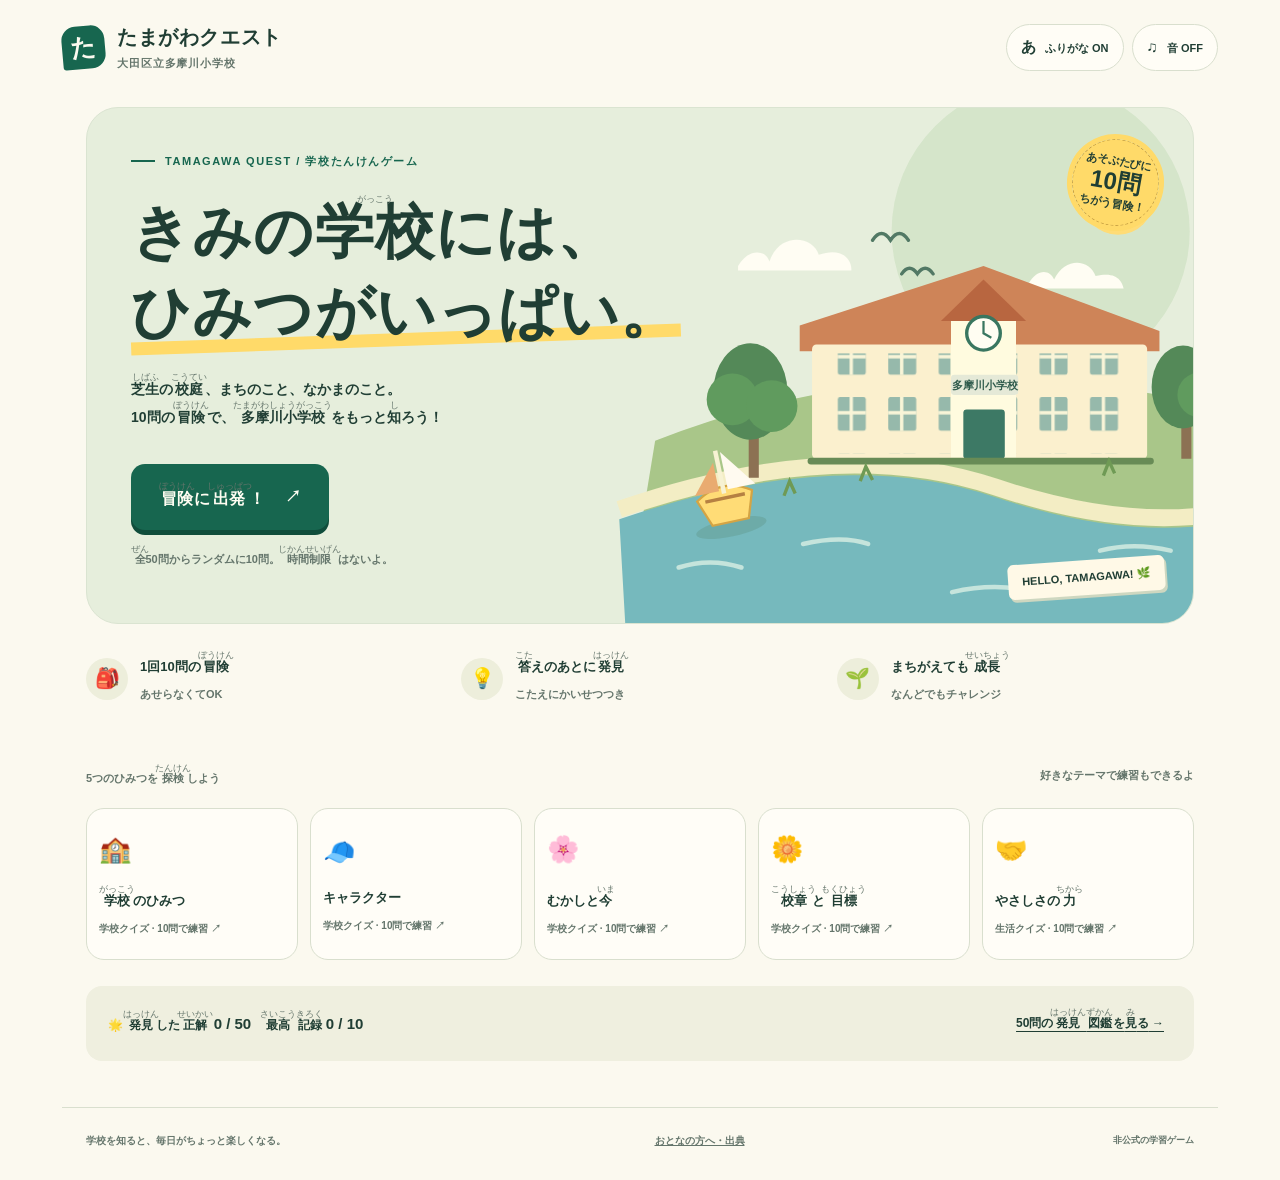
==== index.html @ b8bd30ee "Add complete Tamagawa Quest quiz game" ====
<!doctype html>
<html lang="ja">
<head><meta charset="utf-8"><meta name="viewport" content="width=device-width, initial-scale=1"><meta name="theme-color" content="#17664f"><title>たまがわクエスト | 多摩川小学校クイズ</title><link rel="stylesheet" href="style.css"><script src="questions.js" defer></script><script src="app.js" defer></script></head>
<body>
 <header class="topbar"><a class="brand" href="#" id="brand" aria-label="ホームへ"><span class="brand-mark">た</span><span>たまがわクエスト<small>大田区立多摩川小学校</small></span></a><div class="settings"><button id="ruby-toggle" class="tool" aria-pressed="true">あ <span>ふりがな ON</span></button><button id="sound-toggle" class="tool" aria-pressed="false">♫ <span>音 OFF</span></button></div></header>
 <main id="app"></main>
 <footer><span>学校を知ると、毎日がちょっと楽しくなる。</span><button id="sources-button">おとなの方へ・出典</button><span class="footer-note">非公式の学習ゲーム</span></footer>
 <dialog id="info-dialog" aria-labelledby="info-title"><div class="dialog-top"><h2 id="info-title">おとなの方へ</h2><button class="close-button" aria-label="閉じる">×</button></div><p>大田区立多摩川小学校をテーマにした非公式のクイズです。公式サイトを参考にした学校の問題40問と、教育目標をもとにした生活問題10問、合計50問を収録しています。</p><p>通常の冒険では全50問から重複なしで10問をランダムに選び、選択肢の順番も毎回変わります。時間制限はありません。記録はこの端末のブラウザ内に保存され、名前の入力や外部への送信はありません。</p><h3>参照した公式情報</h3><div id="source-list"></div><p class="small">確認日：2026年10月5日。読み上げは端末の対応状況で使えない場合があります。キャラクターの公式画像は使用せず、風景はゲーム用のオリジナルイラストです。</p><button id="clear-data" class="subtle">この端末のゲーム記録を消す</button><p id="clear-message" role="status"></p></dialog>
 <dialog id="leave-dialog" aria-labelledby="leave-title"><div class="dialog-top"><h2 id="leave-title">冒険をおわる？</h2></div><p>今の冒険の答えは保存されないよ。ホームにもどる？</p><div class="dialog-actions"><button id="keep-playing" class="secondary">つづける</button><button id="confirm-leave" class="primary">ホームにもどる</button></div></dialog>
 <div id="celebration" aria-hidden="true"></div>
</body></html>
---- style.css ----
@charset "UTF-8";
:root{--ink:#203e34;--green:#17664f;--green-dark:#104d3b;--paper:#fbf9ef;--yellow:#ffda69;--line:#d9dfce;--muted:#64756b;--radius:24px}
*{box-sizing:border-box}body{margin:0;background:var(--paper);color:var(--ink);font-family:"UD デジタル 教科書体 NK-R","BIZ UDGothic","Yu Gothic",Meiryo,sans-serif;font-weight:600;line-height:1.75}button,a{-webkit-tap-highlight-color:transparent}button{font:inherit;cursor:pointer}button:disabled{cursor:default}button,a{touch-action:manipulation}button:focus-visible,a:focus-visible,summary:focus-visible{outline:3px solid #df813c;outline-offset:5px}button{color:inherit}a{color:var(--green)}.topbar{max-width:1220px;margin:auto;display:flex;justify-content:space-between;align-items:center;padding:24px 32px;gap:16px}.brand{display:flex;align-items:center;gap:12px;text-decoration:none;color:var(--ink);font-size:20px;line-height:1.35;letter-spacing:.03em}.brand small{display:block;font-size:11px;margin-top:5px;color:var(--muted);letter-spacing:.08em}.brand-mark{width:43px;height:43px;background:var(--green);color:var(--paper);display:grid;place-items:center;font-size:25px;border-radius:14px 14px 14px 3px;transform:rotate(-5deg)}.settings{display:flex;gap:8px}.tool{border:1px solid var(--line);border-radius:30px;background:#fffdf6;padding:9px 14px;font-size:15px}.tool span{font-size:11px;margin-left:5px}main{max-width:1156px;margin:12px auto 0;padding:0 24px;min-height:72vh}.eyebrow{display:flex;align-items:center;gap:10px;font-size:11px;letter-spacing:.14em;color:var(--green)}.eyebrow:before{content:"";width:24px;height:2px;background:var(--green)}.hero{position:relative;border-radius:32px;overflow:hidden;background:#e6eedc;min-height:475px;display:grid;grid-template-columns:1.03fr 1fr;border:1px solid #dae4d1}.hero-copy{padding:44px 0 42px 44px;z-index:2}h1{font-size:clamp(34px,4.8vw,59px);line-height:1.35;letter-spacing:.02em;margin:22px 0 20px;font-weight:900}h1 .highlight{display:inline-block;position:relative}h1 .highlight:after{content:"";position:absolute;bottom:6px;left:0;right:0;height:13px;background:var(--yellow);z-index:-1;transform:rotate(-2deg)}.hero p{font-size:14px;line-height:2}.hero .primary{margin-top:19px}.primary,.secondary{border:0;border-radius:14px;padding:17px 28px;font-weight:800;font-size:16px;display:inline-flex;gap:20px;justify-content:center;align-items:center}.primary{color:#fffdf2;background:var(--green);box-shadow:0 5px 0 var(--green-dark);transition:transform .15s,box-shadow .15s}.primary:hover{background:#23785d;transform:translateY(-2px)}.primary:active{transform:translateY(4px);box-shadow:0 1px 0 var(--green-dark)}.secondary{background:#fffdf6;border:1px solid var(--line);font-size:14px}.secondary:hover{background:#e8efdf}.start-caption{font-size:11px!important;color:var(--muted);margin-top:14px}.scene{position:relative;align-self:stretch;min-width:0;display:flex;align-items:center;justify-content:center}.scene svg{width:125%;height:100%;overflow:visible}.scene-label{position:absolute;bottom:28px;right:28px;font-size:11px;background:#fff9e7;padding:8px 14px;border-radius:6px;transform:rotate(-4deg);box-shadow:2px 3px 0 #ced7c0}.mini-sticker{position:absolute;top:31px;right:34px;background:var(--yellow);width:87px;height:87px;display:grid;place-content:center;text-align:center;line-height:1.2;border-radius:50%;transform:rotate(10deg);font-size:11px;border:1px dashed #c9a243;outline:5px solid var(--yellow)}.mini-sticker b{font-size:24px}.features{display:grid;grid-template-columns:repeat(3,1fr);gap:18px;padding:26px 0}.feature{display:flex;gap:12px;align-items:center}.feature-icon{width:42px;height:42px;display:grid;place-items:center;background:#edeedb;border-radius:50%;font-size:20px}.feature b{font-size:13px;display:block}.feature small{font-size:11px;color:var(--muted)}.section-heading{display:flex;justify-content:space-between;align-items:center;gap:15px;margin:26px 0 16px}.section-heading h2{font-size:19px;margin:0}.section-heading span{font-size:11px;color:var(--muted)}.category-grid{display:grid;grid-template-columns:repeat(5,1fr);gap:12px}.category-card{background:#fffdf7;border:1px solid var(--line);border-radius:18px;padding:18px 12px;text-align:left;transition:.2s}.category-card:hover{transform:translateY(-4px);border-color:var(--green)}.category-card .icon{display:block;font-size:26px;margin-bottom:11px}.category-card b{display:block;font-size:13px}.category-card small{font-size:10px;color:var(--muted)}.bottom-strip{display:flex;justify-content:space-between;gap:20px;align-items:center;margin:26px 0;padding:19px 22px;background:#efefdf;border-radius:16px}.bottom-strip p{margin:0;font-size:12px}.bottom-strip b{font-size:15px}.subtle{border:0;background:none;text-decoration:underline;text-underline-offset:4px;font-size:12px;padding:8px}.quest-shell{max-width:840px;margin:26px auto}.quest-header{display:flex;justify-content:space-between;align-items:center;gap:10px}.quest-header .subtle{color:var(--muted)}.mode-label{font-size:12px;color:var(--green)}.question-count{font-size:24px;font-weight:900}.question-count small{font-size:13px;color:var(--muted)}.progress-map{display:flex;align-items:center;gap:7px;margin:20px 0 28px}.step{flex:1;height:8px;border-radius:10px;background:#e1e6d7}.step.done{background:var(--green)}.step.current{background:#e8b43f}.quiz-card{background:#fffdf7;border:1px solid var(--line);border-radius:28px;padding:34px 40px;box-shadow:0 8px 0 #eeeedf;animation:arrive .35s ease}.card-meta{display:flex;align-items:center;justify-content:space-between;gap:10px}.category-tag{font-size:12px;border-radius:8px;background:#e9efdf;padding:7px 12px}.read-button{border:0;background:none;font-size:12px;padding:9px;display:flex;gap:5px;align-items:center}.read-button:disabled{opacity:.45}.question-text{font-size:clamp(22px,3vw,30px);line-height:1.85;margin:28px 0;min-height:94px;letter-spacing:.025em}ruby{ruby-align:center}rt{font-size:9px;font-weight:500;color:var(--muted);letter-spacing:0}.hide-ruby rt{visibility:hidden}.choices{display:grid;gap:12px}.choice{display:flex;align-items:center;text-align:left;border:2px solid #e0e5d6;border-radius:15px;background:#fffefa;padding:16px 20px;gap:18px;min-height:71px;font-size:18px;transition:.15s}.choice:hover:not(:disabled){border-color:var(--green);background:#f0f5e7;transform:translateX(3px)}.choice-letter{flex-shrink:0;width:31px;height:31px;display:grid;place-items:center;border-radius:10px;background:#edf0e5;font-size:13px}.choice.correct{border-color:#267455;background:#edf5e4}.choice.correct .choice-letter{background:var(--green);color:white}.choice.wrong{border-color:#bf694d;background:#fff1e9}.choice.wrong .choice-letter{background:#a14f3a;color:#fff}.choice.dim{opacity:.55}.answer-mark{margin-left:auto;font-size:22px;flex-shrink:0}.feedback{padding:22px 24px;background:#edf4e5;border-radius:16px;margin-top:22px;animation:arrive .25s}.feedback.missed{background:#fff2e1}.feedback h3{margin:0 0 9px;font-size:21px}.feedback p{margin:6px 0;font-size:15px;line-height:1.9}.source-link{font-size:11px}.next-row{display:flex;justify-content:flex-end;margin-top:18px}.quiz-hint{text-align:center;font-size:11px;color:var(--muted);margin:20px 0}.star-counter{font-size:14px;color:#926719}.result-heading{text-align:center}.result-heading .eyebrow{justify-content:center}.result-heading h1{font-size:36px;margin:13px 0}.result-medal{font-size:64px;line-height:1.2;margin:12px 0}.score{font-size:72px;color:var(--green);font-weight:900;line-height:1.4}.score small{font-size:22px;color:var(--muted)}.result-heading p{font-size:14px}.result-buttons{display:flex;justify-content:center;gap:12px;flex-wrap:wrap;margin:25px 0}.result-card{background:#fffdf7;border:1px solid var(--line);border-radius:24px;padding:28px;margin-top:24px}.result-summary{display:flex;justify-content:space-around;gap:10px;font-size:13px;padding-bottom:20px;border-bottom:1px dashed var(--line)}.result-summary b{display:block;color:var(--green);font-size:23px}.review-row{border-bottom:1px solid #e8ebdf;padding:15px 0}.review-row:last-child{border-bottom:0}summary{cursor:pointer;display:flex;align-items:center;gap:12px;font-size:14px;list-style:none}summary::-webkit-details-marker{display:none}.review-icon{flex-shrink:0;width:25px;height:25px;border-radius:50%;background:#e8f0de;color:var(--green);display:grid;place-items:center}.review-icon.miss{color:#9a4a2b;background:#ffeedb}.review-arrow{margin-left:auto}.review-body{font-size:13px;padding:12px 0 0 37px}.review-body p{margin:5px 0}.review-body strong{color:var(--green)}.collection-header h1{font-size:34px;margin:18px 0}.filter-tabs{display:flex;gap:8px;flex-wrap:wrap;margin:22px 0}.filter-tabs button{border:1px solid var(--line);background:#fffdf7;border-radius:24px;padding:9px 14px;font-size:12px}.filter-tabs button.active{background:var(--green);color:white;border-color:var(--green)}.collection-list{background:#fffdf7;border:1px solid var(--line);border-radius:24px;padding:10px 28px}.collection-meta{font-size:10px;color:var(--muted);display:block}.learned{font-size:10px;color:var(--green);margin-left:5px}footer{max-width:1156px;display:flex;align-items:center;justify-content:space-between;gap:15px;margin:46px auto 0;padding:23px 24px 30px;border-top:1px solid var(--line);color:var(--muted);font-size:10px}footer button{background:none;border:0;text-decoration:underline;font-size:10px;color:var(--muted)}.footer-note{font-size:9px}dialog{border:1px solid var(--line);border-radius:24px;max-width:580px;width:calc(100% - 32px);padding:28px;color:var(--ink);background:var(--paper);max-height:85vh}dialog::backdrop{background:#1c3c3466;backdrop-filter:blur(3px)}dialog p{font-size:13px}dialog h2{font-size:22px;margin:0}.dialog-top{display:flex;align-items:center;justify-content:space-between;gap:10px}.close-button{border:0;background:#e8edde;border-radius:50%;font-size:25px;width:37px;height:37px}.dialog-actions{display:flex;justify-content:flex-end;gap:12px;margin-top:24px}#source-list a{display:block;font-size:13px;padding:4px 0}.small{font-size:11px!important;color:var(--muted)}#celebration{position:fixed;inset:0;pointer-events:none;overflow:hidden;z-index:20}.confetti{position:absolute;top:-20px;width:10px;height:15px;border-radius:2px;animation:fall 2.5s ease-in forwards}.quiet-note{font-size:12px;color:var(--muted);text-align:center}.empty-note{text-align:center;padding:30px}.practice-note{font-size:11px;color:var(--muted)}@keyframes arrive{from{opacity:0;transform:translateY(12px)}to{opacity:1;transform:translateY(0)}}@keyframes fall{to{transform:translateY(110vh) rotate(720deg);opacity:0}}@media(min-width:1000px){.hero-copy{padding-right:5px}.hero h1{white-space:nowrap}}@media(max-width:800px){.topbar{padding:20px 24px}.hero{grid-template-columns:1fr 0.85fr;min-height:420px}.hero-copy{padding:32px 0 30px 28px}h1{font-size:38px}.scene svg{width:145%}.mini-sticker{right:20px;top:25px;width:70px;height:70px}.scene-label{right:14px;font-size:9px}.category-grid{grid-template-columns:repeat(3,1fr)}.quiz-card{padding:28px}.footer-note{display:none}}@media(max-width:560px){.topbar{padding:16px;align-items:flex-start}.brand{font-size:14px;gap:8px}.brand-mark{width:34px;height:34px;font-size:21px;border-radius:10px}.brand small{font-size:9px}.settings{gap:5px}.tool{padding:7px 9px;font-size:13px}.tool span{font-size:9px;margin-left:3px}.tool#sound-toggle span{display:none}main{padding:0 16px;margin-top:8px}.hero{display:block;min-height:0;border-radius:24px}.hero-copy{padding:27px 25px 10px}.eyebrow{font-size:9px}h1{font-size:38px;margin:17px 0 13px}.hero p{font-size:12px}.hero .primary{width:100%;margin-top:12px}.start-caption{text-align:center}.scene{height:220px;overflow:hidden;margin-top:-5px}.scene svg{width:100%;height:280px}.mini-sticker{width:62px;height:62px;top:17px;right:28px;font-size:9px}.mini-sticker b{font-size:20px}.scene-label{bottom:18px}.features{gap:10px;padding:22px 0}.feature{display:block;text-align:center}.feature-icon{margin:0 auto 7px;width:35px;height:35px;font-size:17px}.feature b{font-size:10px}.feature small{font-size:9px}.section-heading{margin:18px 0 12px}.section-heading h2{font-size:16px}.section-heading span{font-size:9px}.category-grid{grid-template-columns:repeat(2,1fr);gap:10px}.category-card{padding:14px;display:grid;grid-template-columns:33px 1fr;align-items:center;column-gap:7px}.category-card .icon{grid-row:span 2;font-size:23px;margin:0}.category-card b{font-size:11px}.category-card:last-child{grid-column:span 2}.bottom-strip{padding:15px;gap:10px;flex-wrap:wrap}.bottom-strip p{font-size:10px}.bottom-strip b{font-size:12px}.quest-shell{margin:16px auto}.question-count{font-size:20px}.quiz-card{padding:23px 18px;border-radius:22px}.question-text{font-size:22px;min-height:90px;margin:22px 0}.choice{font-size:16px;padding:15px 12px;gap:12px;min-height:70px}.category-tag{font-size:10px}.read-button{font-size:10px;padding:6px}.feedback{padding:18px}.feedback h3{font-size:18px}.feedback p{font-size:13px}.next-row .primary{width:100%}.result-heading h1{font-size:27px}.result-card{padding:20px}.result-summary{font-size:10px}.result-summary b{font-size:20px}.collection-list{padding:7px 18px}.collection-header h1{font-size:27px}summary{font-size:12px;gap:8px}.review-body{padding-left:33px}footer{padding:20px 16px;margin-top:32px;flex-wrap:wrap;gap:8px}.dialog-actions{flex-wrap:wrap}rt{font-size:8px}}
@media(prefers-reduced-motion:reduce){*,*::before,*::after{animation:none!important;transition:none!important;scroll-behavior:auto!important}.confetti{display:none}}@media print{.topbar,.settings,footer,.result-buttons,.filter-tabs,.subtle,#celebration{display:none}.result-card{border:0;box-shadow:none}details .review-body{display:block}body{background:white}.review-row{break-inside:avoid}}
@media(max-width:560px){.hero h1{font-size:clamp(25px,7.5vw,32px);line-height:1.5}.hero .highlight{white-space:nowrap}.brand{flex-shrink:0}.tool{white-space:nowrap}.topbar{gap:8px}.question-text{min-height:70px}.quiz-hint{font-size:10px}} details[open] .review-arrow{transform:rotate(45deg)} .review-arrow{transition:transform .2s}
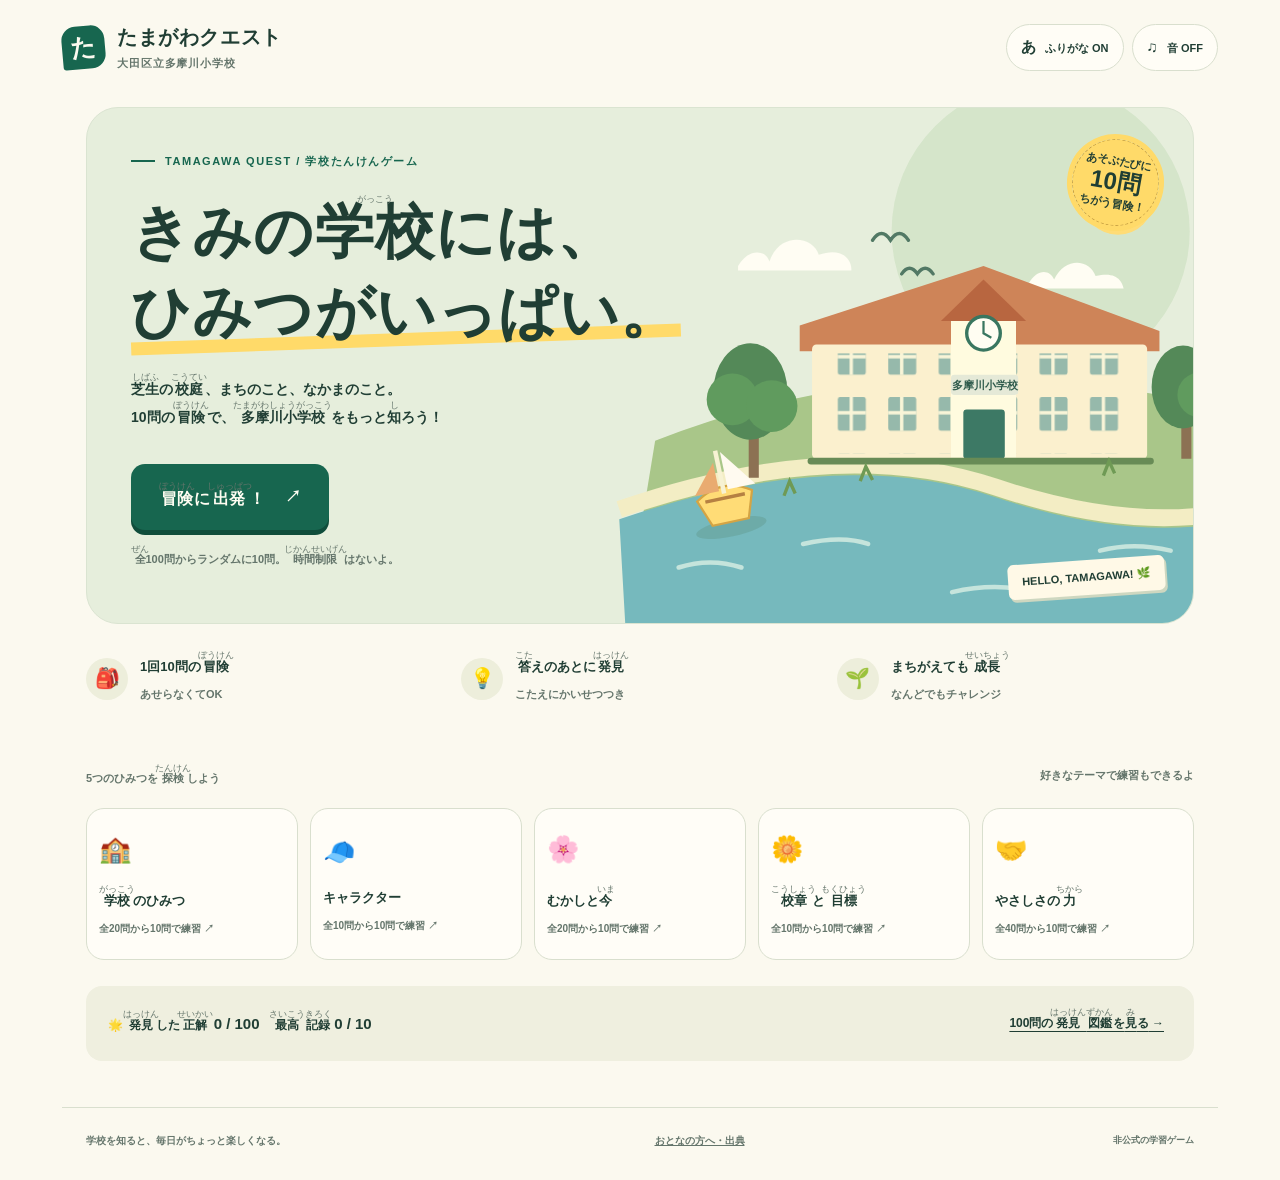
==== commit 066a3c93: "Increase quiz bank to 100 questions and preserve player progress" ====
--- a/index.html
+++ b/index.html
@@ -5,7 +5,7 @@
  <header class="topbar"><a class="brand" href="#" id="brand" aria-label="ホームへ"><span class="brand-mark">た</span><span>たまがわクエスト<small>大田区立多摩川小学校</small></span></a><div class="settings"><button id="ruby-toggle" class="tool" aria-pressed="true">あ <span>ふりがな ON</span></button><button id="sound-toggle" class="tool" aria-pressed="false">♫ <span>音 OFF</span></button></div></header>
  <main id="app"></main>
  <footer><span>学校を知ると、毎日がちょっと楽しくなる。</span><button id="sources-button">おとなの方へ・出典</button><span class="footer-note">非公式の学習ゲーム</span></footer>
- <dialog id="info-dialog" aria-labelledby="info-title"><div class="dialog-top"><h2 id="info-title">おとなの方へ</h2><button class="close-button" aria-label="閉じる">×</button></div><p>大田区立多摩川小学校をテーマにした非公式のクイズです。公式サイトを参考にした学校の問題40問と、教育目標をもとにした生活問題10問、合計50問を収録しています。</p><p>通常の冒険では全50問から重複なしで10問をランダムに選び、選択肢の順番も毎回変わります。時間制限はありません。記録はこの端末のブラウザ内に保存され、名前の入力や外部への送信はありません。</p><h3>参照した公式情報</h3><div id="source-list"></div><p class="small">確認日：2026年10月5日。読み上げは端末の対応状況で使えない場合があります。キャラクターの公式画像は使用せず、風景はゲーム用のオリジナルイラストです。</p><button id="clear-data" class="subtle">この端末のゲーム記録を消す</button><p id="clear-message" role="status"></p></dialog>
+ <dialog id="info-dialog" aria-labelledby="info-title"><div class="dialog-top"><h2 id="info-title">おとなの方へ</h2><button class="close-button" aria-label="閉じる">×</button></div><p>大田区立多摩川小学校をテーマにした非公式のクイズです。公式サイトを参考にした学校の問題60問と、教育目標をもとにした生活問題40問、合計100問を収録しています。</p><p>通常の冒険では全100問から重複なしで10問をランダムに選び、選択肢の順番も毎回変わります。時間制限はありません。記録はこの端末のブラウザ内に保存され、名前の入力や外部への送信はありません。</p><h3>参照した公式情報</h3><div id="source-list"></div><p class="small">確認日：2026年10月5日。読み上げは端末の対応状況で使えない場合があります。キャラクターの公式画像は使用せず、風景はゲーム用のオリジナルイラストです。</p><button id="clear-data" class="subtle">この端末のゲーム記録を消す</button><p id="clear-message" role="status"></p></dialog>
  <dialog id="leave-dialog" aria-labelledby="leave-title"><div class="dialog-top"><h2 id="leave-title">冒険をおわる？</h2></div><p>今の冒険の答えは保存されないよ。ホームにもどる？</p><div class="dialog-actions"><button id="keep-playing" class="secondary">つづける</button><button id="confirm-leave" class="primary">ホームにもどる</button></div></dialog>
  <div id="celebration" aria-hidden="true"></div>
 </body></html>
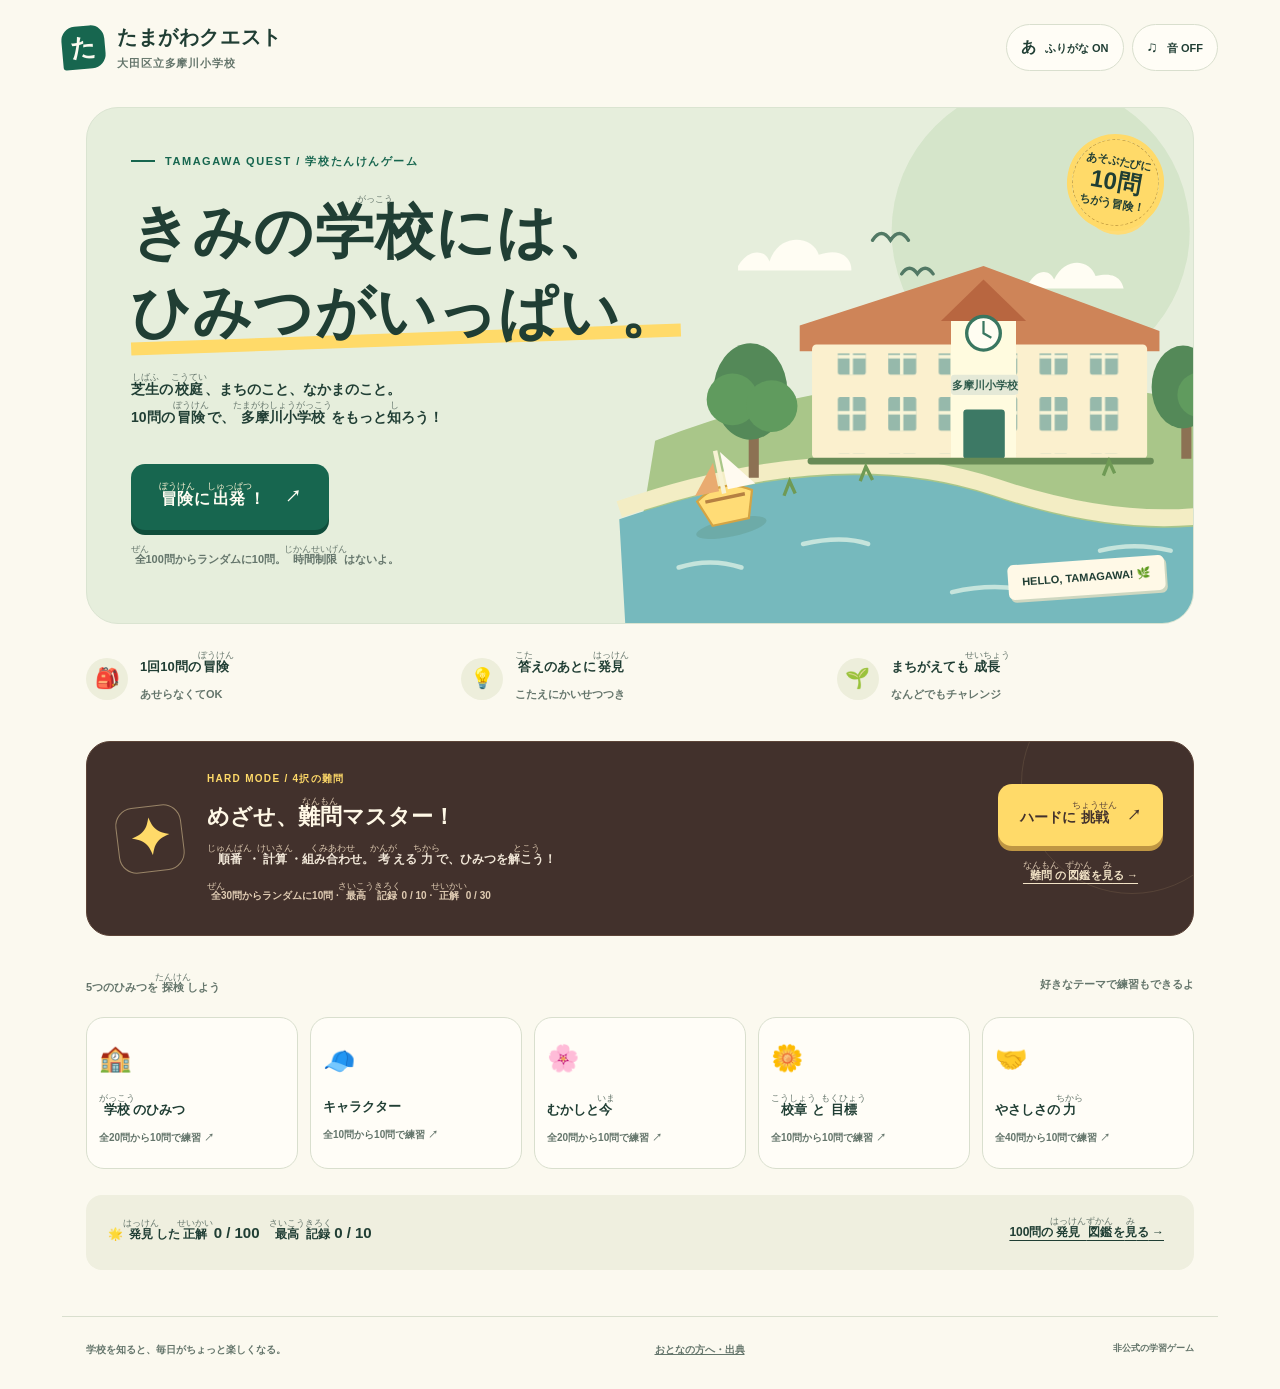
==== commit 0ebe046d: "Add hard mode with 30 dedicated four-choice questions and separate progress" ====
--- a/index.html
+++ b/index.html
@@ -1,11 +1,11 @@
 <!doctype html>
 <html lang="ja">
-<head><meta charset="utf-8"><meta name="viewport" content="width=device-width, initial-scale=1"><meta name="theme-color" content="#17664f"><title>たまがわクエスト | 多摩川小学校クイズ</title><link rel="stylesheet" href="style.css"><script src="questions.js" defer></script><script src="app.js" defer></script></head>
+<head><meta charset="utf-8"><meta name="viewport" content="width=device-width, initial-scale=1"><meta name="theme-color" content="#17664f"><title>たまがわクエスト | 多摩川小学校クイズ</title><link rel="stylesheet" href="style.css?v=hard1"><script src="questions.js?v=hard1" defer></script><script src="app.js?v=hard1" defer></script></head>
 <body>
  <header class="topbar"><a class="brand" href="#" id="brand" aria-label="ホームへ"><span class="brand-mark">た</span><span>たまがわクエスト<small>大田区立多摩川小学校</small></span></a><div class="settings"><button id="ruby-toggle" class="tool" aria-pressed="true">あ <span>ふりがな ON</span></button><button id="sound-toggle" class="tool" aria-pressed="false">♫ <span>音 OFF</span></button></div></header>
  <main id="app"></main>
  <footer><span>学校を知ると、毎日がちょっと楽しくなる。</span><button id="sources-button">おとなの方へ・出典</button><span class="footer-note">非公式の学習ゲーム</span></footer>
- <dialog id="info-dialog" aria-labelledby="info-title"><div class="dialog-top"><h2 id="info-title">おとなの方へ</h2><button class="close-button" aria-label="閉じる">×</button></div><p>大田区立多摩川小学校をテーマにした非公式のクイズです。公式サイトを参考にした学校の問題60問と、教育目標をもとにした生活問題40問、合計100問を収録しています。</p><p>通常の冒険では全100問から重複なしで10問をランダムに選び、選択肢の順番も毎回変わります。時間制限はありません。記録はこの端末のブラウザ内に保存され、名前の入力や外部への送信はありません。</p><h3>参照した公式情報</h3><div id="source-list"></div><p class="small">確認日：2026年10月5日。読み上げは端末の対応状況で使えない場合があります。キャラクターの公式画像は使用せず、風景はゲーム用のオリジナルイラストです。</p><button id="clear-data" class="subtle">この端末のゲーム記録を消す</button><p id="clear-message" role="status"></p></dialog>
+ <dialog id="info-dialog" aria-labelledby="info-title"><div class="dialog-top"><h2 id="info-title">おとなの方へ</h2><button class="close-button" aria-label="閉じる">×</button></div><p>大田区立多摩川小学校をテーマにした非公式のクイズです。通常モードには公式サイトを参考にした学校の問題60問と、教育目標をもとにした生活問題40問を収録しています。ハード専用30問を加えて、全体で130問です。ハードは学校の情報を使った比較・計算22問と、目標をもとにした判断問題8問です。</p><p>通常の冒険では100問から3択の10問、ハードでは専用30問から4択の10問を、重複なしでランダムに選びます。選択肢の順番も毎回変わり、最高記録はモード別に保存します。時間制限はありません。記録はこの端末のブラウザ内に保存され、名前の入力や外部への送信はありません。</p><h3>参照した公式情報</h3><div id="source-list"></div><p class="small">確認日：2026年10月5日。読み上げは端末の対応状況で使えない場合があります。キャラクターの公式画像は使用せず、風景はゲーム用のオリジナルイラストです。</p><button id="clear-data" class="subtle">この端末のゲーム記録を消す</button><p id="clear-message" role="status"></p></dialog>
  <dialog id="leave-dialog" aria-labelledby="leave-title"><div class="dialog-top"><h2 id="leave-title">冒険をおわる？</h2></div><p>今の冒険の答えは保存されないよ。ホームにもどる？</p><div class="dialog-actions"><button id="keep-playing" class="secondary">つづける</button><button id="confirm-leave" class="primary">ホームにもどる</button></div></dialog>
  <div id="celebration" aria-hidden="true"></div>
 </body></html>
--- a/style.css
+++ b/style.css
@@ -3,3 +3,15 @@
 *{box-sizing:border-box}body{margin:0;background:var(--paper);color:var(--ink);font-family:"UD デジタル 教科書体 NK-R","BIZ UDGothic","Yu Gothic",Meiryo,sans-serif;font-weight:600;line-height:1.75}button,a{-webkit-tap-highlight-color:transparent}button{font:inherit;cursor:pointer}button:disabled{cursor:default}button,a{touch-action:manipulation}button:focus-visible,a:focus-visible,summary:focus-visible{outline:3px solid #df813c;outline-offset:5px}button{color:inherit}a{color:var(--green)}.topbar{max-width:1220px;margin:auto;display:flex;justify-content:space-between;align-items:center;padding:24px 32px;gap:16px}.brand{display:flex;align-items:center;gap:12px;text-decoration:none;color:var(--ink);font-size:20px;line-height:1.35;letter-spacing:.03em}.brand small{display:block;font-size:11px;margin-top:5px;color:var(--muted);letter-spacing:.08em}.brand-mark{width:43px;height:43px;background:var(--green);color:var(--paper);display:grid;place-items:center;font-size:25px;border-radius:14px 14px 14px 3px;transform:rotate(-5deg)}.settings{display:flex;gap:8px}.tool{border:1px solid var(--line);border-radius:30px;background:#fffdf6;padding:9px 14px;font-size:15px}.tool span{font-size:11px;margin-left:5px}main{max-width:1156px;margin:12px auto 0;padding:0 24px;min-height:72vh}.eyebrow{display:flex;align-items:center;gap:10px;font-size:11px;letter-spacing:.14em;color:var(--green)}.eyebrow:before{content:"";width:24px;height:2px;background:var(--green)}.hero{position:relative;border-radius:32px;overflow:hidden;background:#e6eedc;min-height:475px;display:grid;grid-template-columns:1.03fr 1fr;border:1px solid #dae4d1}.hero-copy{padding:44px 0 42px 44px;z-index:2}h1{font-size:clamp(34px,4.8vw,59px);line-height:1.35;letter-spacing:.02em;margin:22px 0 20px;font-weight:900}h1 .highlight{display:inline-block;position:relative}h1 .highlight:after{content:"";position:absolute;bottom:6px;left:0;right:0;height:13px;background:var(--yellow);z-index:-1;transform:rotate(-2deg)}.hero p{font-size:14px;line-height:2}.hero .primary{margin-top:19px}.primary,.secondary{border:0;border-radius:14px;padding:17px 28px;font-weight:800;font-size:16px;display:inline-flex;gap:20px;justify-content:center;align-items:center}.primary{color:#fffdf2;background:var(--green);box-shadow:0 5px 0 var(--green-dark);transition:transform .15s,box-shadow .15s}.primary:hover{background:#23785d;transform:translateY(-2px)}.primary:active{transform:translateY(4px);box-shadow:0 1px 0 var(--green-dark)}.secondary{background:#fffdf6;border:1px solid var(--line);font-size:14px}.secondary:hover{background:#e8efdf}.start-caption{font-size:11px!important;color:var(--muted);margin-top:14px}.scene{position:relative;align-self:stretch;min-width:0;display:flex;align-items:center;justify-content:center}.scene svg{width:125%;height:100%;overflow:visible}.scene-label{position:absolute;bottom:28px;right:28px;font-size:11px;background:#fff9e7;padding:8px 14px;border-radius:6px;transform:rotate(-4deg);box-shadow:2px 3px 0 #ced7c0}.mini-sticker{position:absolute;top:31px;right:34px;background:var(--yellow);width:87px;height:87px;display:grid;place-content:center;text-align:center;line-height:1.2;border-radius:50%;transform:rotate(10deg);font-size:11px;border:1px dashed #c9a243;outline:5px solid var(--yellow)}.mini-sticker b{font-size:24px}.features{display:grid;grid-template-columns:repeat(3,1fr);gap:18px;padding:26px 0}.feature{display:flex;gap:12px;align-items:center}.feature-icon{width:42px;height:42px;display:grid;place-items:center;background:#edeedb;border-radius:50%;font-size:20px}.feature b{font-size:13px;display:block}.feature small{font-size:11px;color:var(--muted)}.section-heading{display:flex;justify-content:space-between;align-items:center;gap:15px;margin:26px 0 16px}.section-heading h2{font-size:19px;margin:0}.section-heading span{font-size:11px;color:var(--muted)}.category-grid{display:grid;grid-template-columns:repeat(5,1fr);gap:12px}.category-card{background:#fffdf7;border:1px solid var(--line);border-radius:18px;padding:18px 12px;text-align:left;transition:.2s}.category-card:hover{transform:translateY(-4px);border-color:var(--green)}.category-card .icon{display:block;font-size:26px;margin-bottom:11px}.category-card b{display:block;font-size:13px}.category-card small{font-size:10px;color:var(--muted)}.bottom-strip{display:flex;justify-content:space-between;gap:20px;align-items:center;margin:26px 0;padding:19px 22px;background:#efefdf;border-radius:16px}.bottom-strip p{margin:0;font-size:12px}.bottom-strip b{font-size:15px}.subtle{border:0;background:none;text-decoration:underline;text-underline-offset:4px;font-size:12px;padding:8px}.quest-shell{max-width:840px;margin:26px auto}.quest-header{display:flex;justify-content:space-between;align-items:center;gap:10px}.quest-header .subtle{color:var(--muted)}.mode-label{font-size:12px;color:var(--green)}.question-count{font-size:24px;font-weight:900}.question-count small{font-size:13px;color:var(--muted)}.progress-map{display:flex;align-items:center;gap:7px;margin:20px 0 28px}.step{flex:1;height:8px;border-radius:10px;background:#e1e6d7}.step.done{background:var(--green)}.step.current{background:#e8b43f}.quiz-card{background:#fffdf7;border:1px solid var(--line);border-radius:28px;padding:34px 40px;box-shadow:0 8px 0 #eeeedf;animation:arrive .35s ease}.card-meta{display:flex;align-items:center;justify-content:space-between;gap:10px}.category-tag{font-size:12px;border-radius:8px;background:#e9efdf;padding:7px 12px}.read-button{border:0;background:none;font-size:12px;padding:9px;display:flex;gap:5px;align-items:center}.read-button:disabled{opacity:.45}.question-text{font-size:clamp(22px,3vw,30px);line-height:1.85;margin:28px 0;min-height:94px;letter-spacing:.025em}ruby{ruby-align:center}rt{font-size:9px;font-weight:500;color:var(--muted);letter-spacing:0}.hide-ruby rt{visibility:hidden}.choices{display:grid;gap:12px}.choice{display:flex;align-items:center;text-align:left;border:2px solid #e0e5d6;border-radius:15px;background:#fffefa;padding:16px 20px;gap:18px;min-height:71px;font-size:18px;transition:.15s}.choice:hover:not(:disabled){border-color:var(--green);background:#f0f5e7;transform:translateX(3px)}.choice-letter{flex-shrink:0;width:31px;height:31px;display:grid;place-items:center;border-radius:10px;background:#edf0e5;font-size:13px}.choice.correct{border-color:#267455;background:#edf5e4}.choice.correct .choice-letter{background:var(--green);color:white}.choice.wrong{border-color:#bf694d;background:#fff1e9}.choice.wrong .choice-letter{background:#a14f3a;color:#fff}.choice.dim{opacity:.55}.answer-mark{margin-left:auto;font-size:22px;flex-shrink:0}.feedback{padding:22px 24px;background:#edf4e5;border-radius:16px;margin-top:22px;animation:arrive .25s}.feedback.missed{background:#fff2e1}.feedback h3{margin:0 0 9px;font-size:21px}.feedback p{margin:6px 0;font-size:15px;line-height:1.9}.source-link{font-size:11px}.next-row{display:flex;justify-content:flex-end;margin-top:18px}.quiz-hint{text-align:center;font-size:11px;color:var(--muted);margin:20px 0}.star-counter{font-size:14px;color:#926719}.result-heading{text-align:center}.result-heading .eyebrow{justify-content:center}.result-heading h1{font-size:36px;margin:13px 0}.result-medal{font-size:64px;line-height:1.2;margin:12px 0}.score{font-size:72px;color:var(--green);font-weight:900;line-height:1.4}.score small{font-size:22px;color:var(--muted)}.result-heading p{font-size:14px}.result-buttons{display:flex;justify-content:center;gap:12px;flex-wrap:wrap;margin:25px 0}.result-card{background:#fffdf7;border:1px solid var(--line);border-radius:24px;padding:28px;margin-top:24px}.result-summary{display:flex;justify-content:space-around;gap:10px;font-size:13px;padding-bottom:20px;border-bottom:1px dashed var(--line)}.result-summary b{display:block;color:var(--green);font-size:23px}.review-row{border-bottom:1px solid #e8ebdf;padding:15px 0}.review-row:last-child{border-bottom:0}summary{cursor:pointer;display:flex;align-items:center;gap:12px;font-size:14px;list-style:none}summary::-webkit-details-marker{display:none}.review-icon{flex-shrink:0;width:25px;height:25px;border-radius:50%;background:#e8f0de;color:var(--green);display:grid;place-items:center}.review-icon.miss{color:#9a4a2b;background:#ffeedb}.review-arrow{margin-left:auto}.review-body{font-size:13px;padding:12px 0 0 37px}.review-body p{margin:5px 0}.review-body strong{color:var(--green)}.collection-header h1{font-size:34px;margin:18px 0}.filter-tabs{display:flex;gap:8px;flex-wrap:wrap;margin:22px 0}.filter-tabs button{border:1px solid var(--line);background:#fffdf7;border-radius:24px;padding:9px 14px;font-size:12px}.filter-tabs button.active{background:var(--green);color:white;border-color:var(--green)}.collection-list{background:#fffdf7;border:1px solid var(--line);border-radius:24px;padding:10px 28px}.collection-meta{font-size:10px;color:var(--muted);display:block}.learned{font-size:10px;color:var(--green);margin-left:5px}footer{max-width:1156px;display:flex;align-items:center;justify-content:space-between;gap:15px;margin:46px auto 0;padding:23px 24px 30px;border-top:1px solid var(--line);color:var(--muted);font-size:10px}footer button{background:none;border:0;text-decoration:underline;font-size:10px;color:var(--muted)}.footer-note{font-size:9px}dialog{border:1px solid var(--line);border-radius:24px;max-width:580px;width:calc(100% - 32px);padding:28px;color:var(--ink);background:var(--paper);max-height:85vh}dialog::backdrop{background:#1c3c3466;backdrop-filter:blur(3px)}dialog p{font-size:13px}dialog h2{font-size:22px;margin:0}.dialog-top{display:flex;align-items:center;justify-content:space-between;gap:10px}.close-button{border:0;background:#e8edde;border-radius:50%;font-size:25px;width:37px;height:37px}.dialog-actions{display:flex;justify-content:flex-end;gap:12px;margin-top:24px}#source-list a{display:block;font-size:13px;padding:4px 0}.small{font-size:11px!important;color:var(--muted)}#celebration{position:fixed;inset:0;pointer-events:none;overflow:hidden;z-index:20}.confetti{position:absolute;top:-20px;width:10px;height:15px;border-radius:2px;animation:fall 2.5s ease-in forwards}.quiet-note{font-size:12px;color:var(--muted);text-align:center}.empty-note{text-align:center;padding:30px}.practice-note{font-size:11px;color:var(--muted)}@keyframes arrive{from{opacity:0;transform:translateY(12px)}to{opacity:1;transform:translateY(0)}}@keyframes fall{to{transform:translateY(110vh) rotate(720deg);opacity:0}}@media(min-width:1000px){.hero-copy{padding-right:5px}.hero h1{white-space:nowrap}}@media(max-width:800px){.topbar{padding:20px 24px}.hero{grid-template-columns:1fr 0.85fr;min-height:420px}.hero-copy{padding:32px 0 30px 28px}h1{font-size:38px}.scene svg{width:145%}.mini-sticker{right:20px;top:25px;width:70px;height:70px}.scene-label{right:14px;font-size:9px}.category-grid{grid-template-columns:repeat(3,1fr)}.quiz-card{padding:28px}.footer-note{display:none}}@media(max-width:560px){.topbar{padding:16px;align-items:flex-start}.brand{font-size:14px;gap:8px}.brand-mark{width:34px;height:34px;font-size:21px;border-radius:10px}.brand small{font-size:9px}.settings{gap:5px}.tool{padding:7px 9px;font-size:13px}.tool span{font-size:9px;margin-left:3px}.tool#sound-toggle span{display:none}main{padding:0 16px;margin-top:8px}.hero{display:block;min-height:0;border-radius:24px}.hero-copy{padding:27px 25px 10px}.eyebrow{font-size:9px}h1{font-size:38px;margin:17px 0 13px}.hero p{font-size:12px}.hero .primary{width:100%;margin-top:12px}.start-caption{text-align:center}.scene{height:220px;overflow:hidden;margin-top:-5px}.scene svg{width:100%;height:280px}.mini-sticker{width:62px;height:62px;top:17px;right:28px;font-size:9px}.mini-sticker b{font-size:20px}.scene-label{bottom:18px}.features{gap:10px;padding:22px 0}.feature{display:block;text-align:center}.feature-icon{margin:0 auto 7px;width:35px;height:35px;font-size:17px}.feature b{font-size:10px}.feature small{font-size:9px}.section-heading{margin:18px 0 12px}.section-heading h2{font-size:16px}.section-heading span{font-size:9px}.category-grid{grid-template-columns:repeat(2,1fr);gap:10px}.category-card{padding:14px;display:grid;grid-template-columns:33px 1fr;align-items:center;column-gap:7px}.category-card .icon{grid-row:span 2;font-size:23px;margin:0}.category-card b{font-size:11px}.category-card:last-child{grid-column:span 2}.bottom-strip{padding:15px;gap:10px;flex-wrap:wrap}.bottom-strip p{font-size:10px}.bottom-strip b{font-size:12px}.quest-shell{margin:16px auto}.question-count{font-size:20px}.quiz-card{padding:23px 18px;border-radius:22px}.question-text{font-size:22px;min-height:90px;margin:22px 0}.choice{font-size:16px;padding:15px 12px;gap:12px;min-height:70px}.category-tag{font-size:10px}.read-button{font-size:10px;padding:6px}.feedback{padding:18px}.feedback h3{font-size:18px}.feedback p{font-size:13px}.next-row .primary{width:100%}.result-heading h1{font-size:27px}.result-card{padding:20px}.result-summary{font-size:10px}.result-summary b{font-size:20px}.collection-list{padding:7px 18px}.collection-header h1{font-size:27px}summary{font-size:12px;gap:8px}.review-body{padding-left:33px}footer{padding:20px 16px;margin-top:32px;flex-wrap:wrap;gap:8px}.dialog-actions{flex-wrap:wrap}rt{font-size:8px}}
 @media(prefers-reduced-motion:reduce){*,*::before,*::after{animation:none!important;transition:none!important;scroll-behavior:auto!important}.confetti{display:none}}@media print{.topbar,.settings,footer,.result-buttons,.filter-tabs,.subtle,#celebration{display:none}.result-card{border:0;box-shadow:none}details .review-body{display:block}body{background:white}.review-row{break-inside:avoid}}
 @media(max-width:560px){.hero h1{font-size:clamp(25px,7.5vw,32px);line-height:1.5}.hero .highlight{white-space:nowrap}.brand{flex-shrink:0}.tool{white-space:nowrap}.topbar{gap:8px}.question-text{min-height:70px}.quiz-hint{font-size:10px}} details[open] .review-arrow{transform:rotate(45deg)} .review-arrow{transition:transform .2s}
+
+/* もうひとつの冒険：難問の入口と専用モード */
+.primary rt{color:#fff5d6}
+.hard-card{display:flex;align-items:center;gap:24px;margin:8px 0 32px;padding:28px 30px;border-radius:24px;background:#42312c;color:#fff8e6;border:1px solid #5c4438;position:relative;overflow:hidden}
+.hard-card::after{content:"";position:absolute;right:-50px;top:-70px;width:220px;height:220px;border:1px solid #846d534d;border-radius:50%;pointer-events:none}
+.hard-emblem{display:grid;place-items:center;width:66px;height:66px;flex-shrink:0;font-size:50px;line-height:1;color:#ffda69;border:1px solid #998467;border-radius:18px;transform:rotate(-7deg)}
+.hard-copy{flex:1;min-width:0}.hard-eyebrow{font-size:10px;letter-spacing:.13em;color:#ffda69}.hard-copy h2{font-size:22px;line-height:1.7;margin:8px 0}.hard-copy p{font-size:12px;line-height:2;margin:0 0 10px;color:#f0e6d7}.hard-card rt{color:#e0ccb3}.hard-stats{font-size:10px;color:#e0ccb3;line-height:2.2}
+.hard-actions{display:flex;align-items:stretch;flex-direction:column;gap:12px;flex-shrink:0;z-index:1}.hard-start{background:#ffda69;color:#42312c;box-shadow:0 5px 0 #bf9643;font-size:14px;padding:16px 22px;gap:10px}.hard-start:hover{background:#ffe593}.hard-start:active{box-shadow:0 1px 0 #bf9643}.hard-start rt{color:#5c4438}.hard-actions .subtle{color:#f2e3c6;font-size:11px}
+.hard-quest{--green:#8b4d2e;--green-dark:#60351f}.hard-quest .mode-label{background:#f4e7d4;color:#754227;border:1px solid #d7bda0;border-radius:7px;padding:4px 10px}.hard-quest .quiz-card{border-color:#cbb495;box-shadow:0 8px 0 #eee2ce}.hard-quest .step.current{background:#ba773c}.hard-quest .category-tag{background:#f4e9d7;color:#694832}.hard-quest .choice.correct{border-color:#267455}.hard-quest .choice.correct .choice-letter{background:#17664f}.hard-quest .feedback{color:#203e34}.hard-quest .feedback .source-link{color:#17664f}.hard-quest .feedback rt{color:#64756b}
+.difficulty-tabs{display:flex;gap:8px;flex-wrap:wrap;margin:20px 0 8px}.difficulty-tabs button{border:1px solid var(--line);border-radius:12px;background:#fffdf7;padding:11px 18px;font-size:13px}.difficulty-tabs button[aria-pressed=true]{background:var(--green);border-color:var(--green);color:#fffdf2}.source-link+.source-link{margin-left:8px}
+@media(max-width:800px){.hard-card{gap:18px;padding:24px}.hard-emblem{width:50px;height:50px;font-size:38px}.hard-copy h2{font-size:18px}.hard-actions{max-width:170px}.hard-start{padding:14px 17px}}
+@media(max-width:560px){.hard-card{display:grid;grid-template-columns:40px 1fr;gap:14px;padding:23px 20px;border-radius:20px;margin-bottom:24px}.hard-emblem{width:40px;height:40px;font-size:31px;border-radius:12px;align-self:start;margin-top:5px}.hard-copy h2{font-size:18px;line-height:1.8}.hard-copy p{font-size:11px}.hard-eyebrow{font-size:9px}.hard-stats{font-size:10px}.hard-actions{grid-column:1/-1;max-width:none;gap:10px}.hard-start{width:100%;font-size:15px;padding:16px 18px}.hard-quest .mode-label{font-size:10px;padding:4px 7px}.difficulty-tabs button{font-size:12px;padding:10px 15px}}
